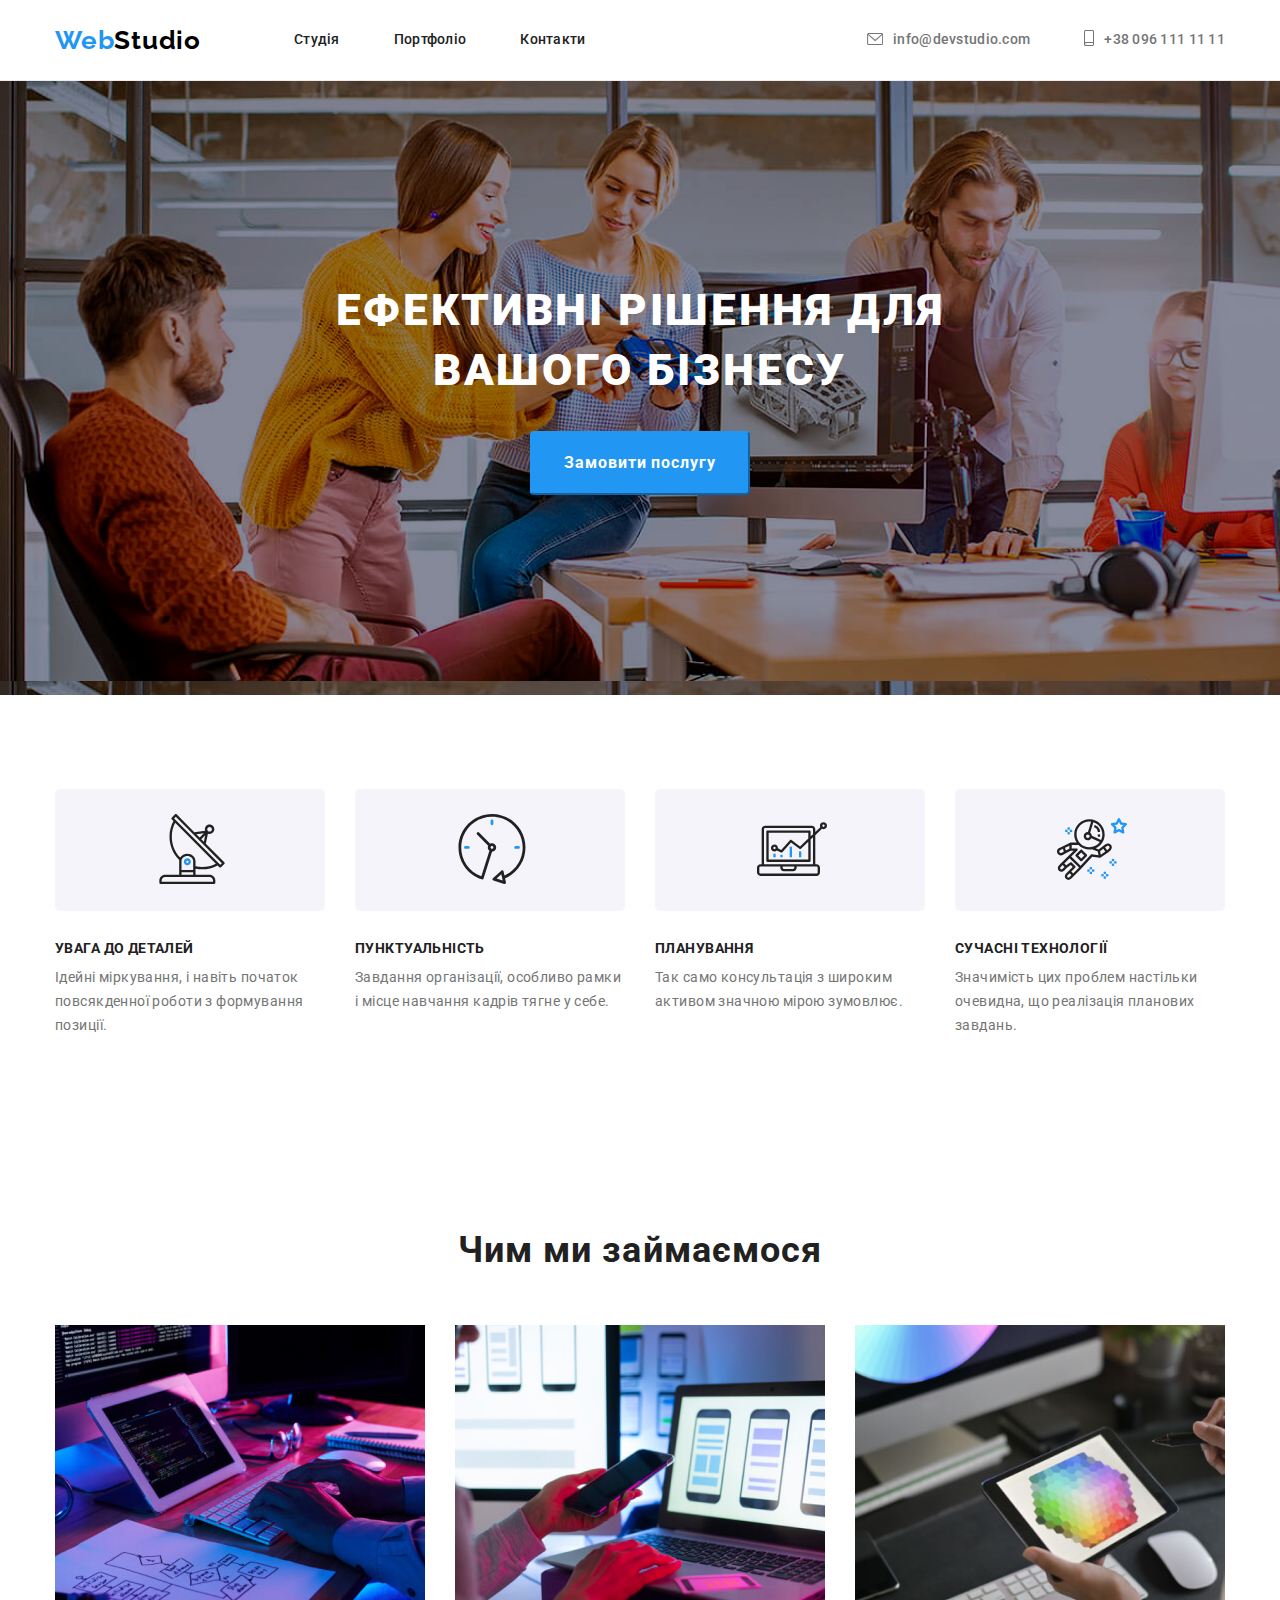
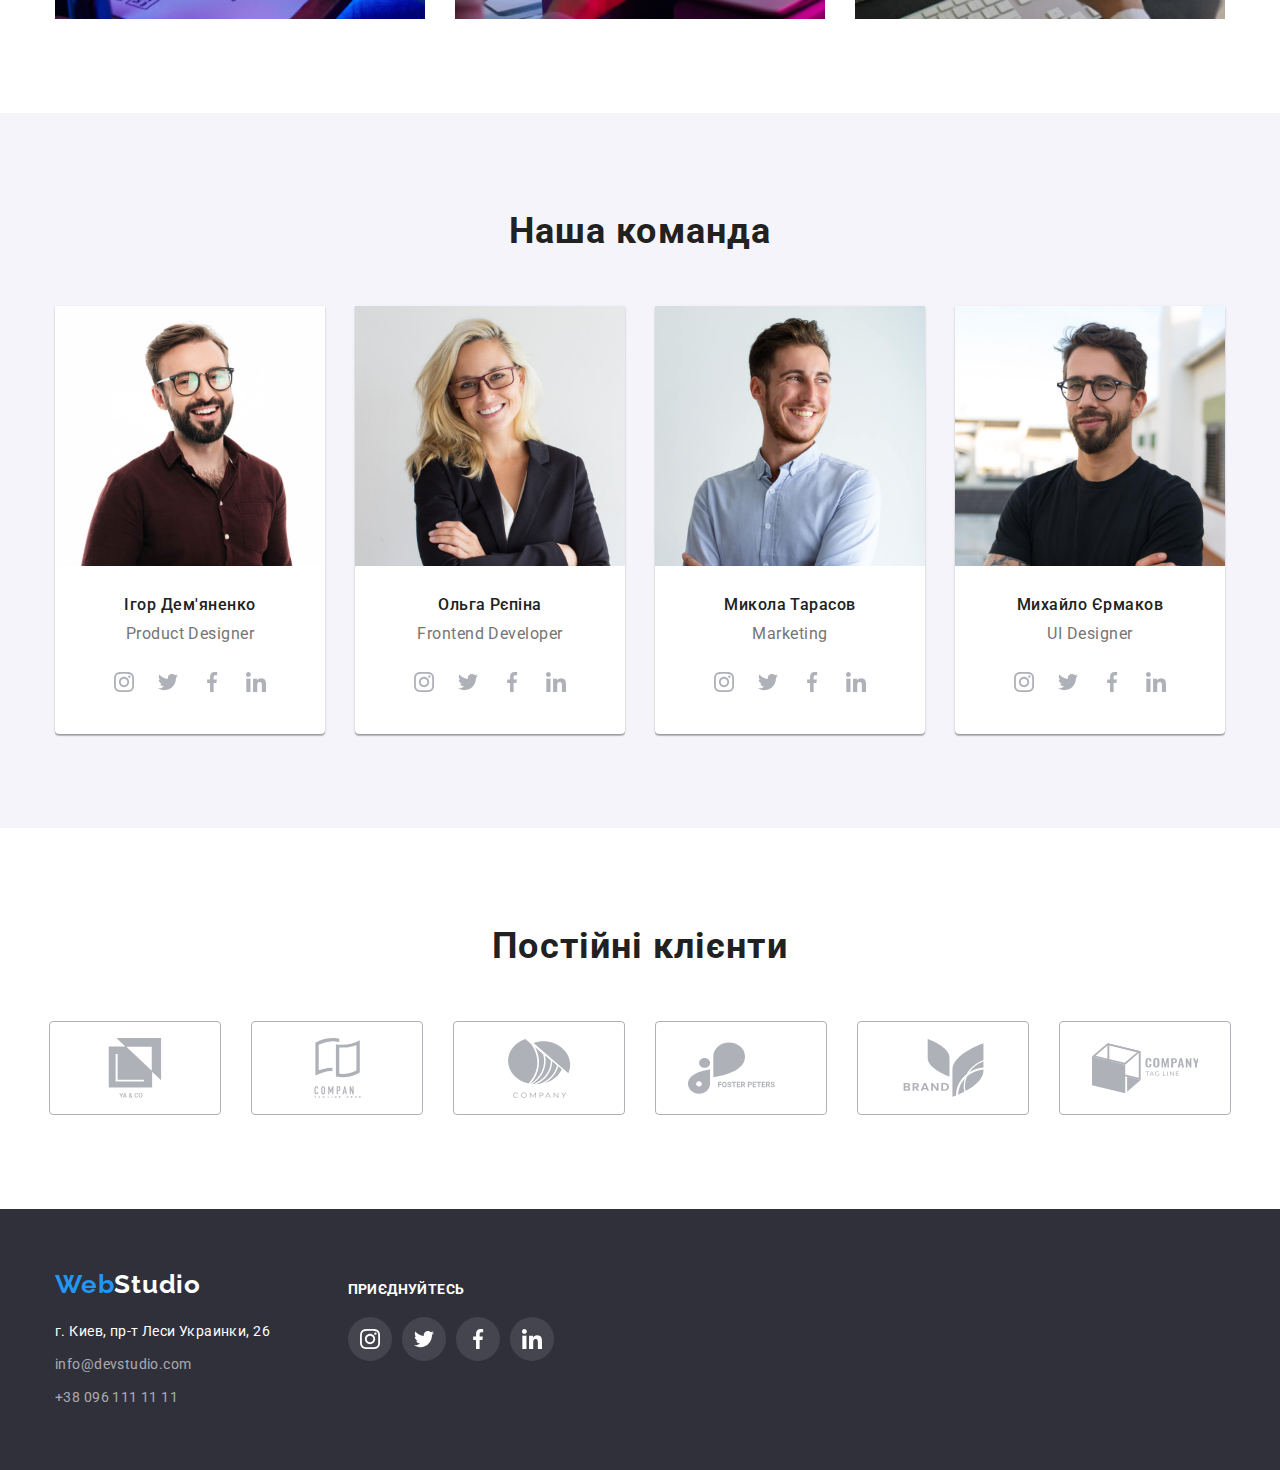
==== index.html @ 85a9a88f "Add files via upload" ====
<!DOCTYPE html>
<html lang="uk">
  <head>
    <meta charset="UTF-8" />
    <meta http-equiv="X-UA-Compatible" content="IE=edge" />
    <meta name="Студия" content="width=device-width, initial-scale=1.0" />
    <title>Студия</title>
    <link rel="preconnect" href="https://fonts.googleapis.com" />
    <link rel="preconnect" href="https://fonts.gstatic.com" crossorigin />
    <link
      href="https://fonts.googleapis.com/css2?family=Raleway:wght@700&family=Roboto:wght@400;500;700;900&display=swap"
      rel="stylesheet"
    />
    <link rel="stylesheet" href="css/styles.css" />
  </head>
  <body>
    <header>
      <div class="navigation container navi-top">
        <nav class="navigation-box">
          <div class="logo-navigation">
            <a class="logo-nav" href="./index.html"
              ><span style="color: #2196f3">Web</span>Studio</a
            >
          </div>
          <div class="links-navigation">
            <ul class="top-nav-links">
              <li class="top-nav-item">
                <a class="top-nav-text" href="./index.html">Студія</a>
              </li>
              <li class="top-nav-item">
                <a class="top-nav-text" href="./portfolio.html">Портфоліо</a>
              </li>
              <li class="top-nav-item">
                <a class="top-nav-text" href="#">Контакти</a>
              </li>
            </ul>
          </div>
        </nav>
        <ul class="top-contacts">
          <li class="top-contacts-item">
            <a class="link-item" href="mailto:info@devstudio.com">
              <svg class="icon-header" width="16" height="12">
                <use href="./images/icons.svg#icon-envelope"></use>
              </svg>
            </a>
            <a class="top-contacts-text" href="mailto:info@devstudio.com"
              >info@devstudio.com</a
            >
          </li>
          <li class="top-contacts-item">
            <a class="link-item" href="tel:+380961111111">
              <svg class="icon-header" width="10" height="16">
                <use href="./images/icons.svg#icon-smartphone"></use>
              </svg>
            </a>
            <a class="top-contacts-text" href="tel:+380961111111"
              >+38 096 111 11 11</a
            >
          </li>
        </ul>
      </div>
    </header>
    <main>
      <section class="hero-top-section">
        <div class="container">
          <h1 class="hero-top-header">Ефективні рішення для вашого бізнесу</h1>
          <button class="hero-top-button" type="button">
            Замовити послугу
          </button>
        </div>
      </section>
      <section class="features-block">
        <div class="container">
          <ul class="features">
            <li class="feature">
              <div class="icons-features">
                <svg class="icon-feat" width="70" height="70">
                  <use href="./images/icons.svg#icon-antenna-1"></use>
                </svg>
              </div>
              <h3 class="feature-header">Увага до деталей</h3>
              <p class="feature-text">
                Ідейні міркування, і навіть початок повсякденної роботи з
                формування позиції.
              </p>
            </li>
            <li class="feature">
              <div class="icons-features">
                <svg class="icon-feat" width="70" height="70">
                  <use href="./images/icons.svg#icon-clock-1"></use>
                </svg>
              </div>
              <h3 class="feature-header">Пунктуальність</h3>
              <p class="feature-text">
                Завдання організації, особливо рамки і місце навчання кадрів
                тягне у себе.
              </p>
            </li>
            <li class="feature">
              <div class="icons-features">
                <svg class="icon-feat" width="70" height="70">
                  <use href="./images/icons.svg#icon-diagram-1"></use>
                </svg>
              </div>
              <h3 class="feature-header">Планування</h3>
              <p class="feature-text">
                Так само консультація з широким активом значною мірою зумовлює.
              </p>
            </li>
            <li class="feature">
              <div class="icons-features">
                <svg class="icon-feat" width="70" height="70">
                  <use href="./images/icons.svg#icon-astronaut-1"></use>
                </svg>
              </div>
              <h3 class="feature-header">Сучасні технології</h3>
              <p class="feature-text">
                Значимість цих проблем настільки очевидна, що реалізація
                планових завдань.
              </p>
            </li>
          </ul>
        </div>
      </section>
      <section class="wwd">
        <div class="container">
          <h2 class="wwd-header">Чим ми займаємося</h2>
          <ul class="wwd-list">
            <li class="wwd-item">
              <img
                src="images/img.jpeg"
                alt="Ввод програмного кода на клавиатуре"
                width="370"
              />
            </li>
            <li class="wwd-item">
              <img
                src="images/img2.jpeg"
                alt="Проверка апликаций на телефоне"
                width="370"
              />
            </li>
            <li class="wwd-item">
              <img
                src="images/img3.jpeg"
                alt="Подбор цветов на планшете"
                width="370"
              />
            </li>
          </ul>
        </div>
      </section>
      <section class="about">
        <div class="container">
          <h2 class="about-header">Наша команда</h2>
          <ul class="about-list">
            <li class="about-item">
              <img
                class="about-image"
                src="images/img4.jpeg"
                alt="Мужчина в очках"
                width="270"
              />
              <h3 class="about-name">Ігор Дем'яненко</h3>
              <p class="about-text">Product Designer</p>
              <ul class="icons-sm">
                <li class="link-icon">
                  <a href="#" class="btn-icon-social">
                    <svg class="icon-social" height="20" width="20">
                      <use href="./images/icons.svg#icon-instagram-2"></use>
                    </svg>
                  </a>
                </li>
                <li>
                  <a href="#" class="btn-icon-social">
                    <svg class="icon-social" height="20" width="20">
                      <use href="./images/icons.svg#icon-twitter-1"></use>
                    </svg>
                  </a>
                </li>
                <li>
                  <a href="#" class="btn-icon-social">
                    <svg class="icon-social" height="20" width="20">
                      <use href="./images/icons.svg#icon-facebook-1"></use>
                    </svg>
                  </a>
                </li>
                <li>
                  <a href="#" class="btn-icon-social">
                    <svg class="icon-social" height="20" width="20">
                      <use href="./images/icons.svg#icon-linkedin-1"></use>
                    </svg>
                  </a>
                </li>
              </ul>
            </li>
            <li class="about-item">
              <img
                class="about-image"
                src="images/img5.jpeg"
                alt="Женщина в очках"
                width="270"
              />
              <h3 class="about-name">Ольга Рєпіна</h3>
              <p class="about-text">Frontend Developer</p>
              <ul class="icons-sm">
                <li class="link-icon">
                  <a href="#" class="btn-icon-social">
                    <svg class="icon-social" height="20" width="20">
                      <use href="./images/icons.svg#icon-instagram-2"></use>
                    </svg>
                  </a>
                </li>
                <li>
                  <a href="#" class="btn-icon-social">
                    <svg class="icon-social" height="20" width="20">
                      <use href="./images/icons.svg#icon-twitter-1"></use>
                    </svg>
                  </a>
                </li>
                <li>
                  <a href="#" class="btn-icon-social">
                    <svg class="icon-social" height="20" width="20">
                      <use href="./images/icons.svg#icon-facebook-1"></use>
                    </svg>
                  </a>
                </li>
                <li>
                  <a href="#" class="btn-icon-social">
                    <svg class="icon-social" height="20" width="20">
                      <use href="./images/icons.svg#icon-linkedin-1"></use>
                    </svg>
                  </a>
                </li>
              </ul>
            </li>
            <li class="about-item">
              <img
                class="about-image"
                src="images/img6.jpeg"
                alt="Мужчина улыбается"
                width="270"
              />
              <h3 class="about-name">Микола Тарасов</h3>
              <p class="about-text">Marketing</p>
              <ul class="icons-sm">
                <li class="link-icon">
                  <a href="#" class="btn-icon-social">
                    <svg class="icon-social" height="20" width="20">
                      <use href="./images/icons.svg#icon-instagram-2"></use>
                    </svg>
                  </a>
                </li>
                <li>
                  <a href="#" class="btn-icon-social">
                    <svg class="icon-social" height="20" width="20">
                      <use href="./images/icons.svg#icon-twitter-1"></use>
                    </svg>
                  </a>
                </li>
                <li>
                  <a href="#" class="btn-icon-social">
                    <svg class="icon-social" height="20" width="20">
                      <use href="./images/icons.svg#icon-facebook-1"></use>
                    </svg>
                  </a>
                </li>
                <li>
                  <a href="#" class="btn-icon-social">
                    <svg class="icon-social" height="20" width="20">
                      <use href="./images/icons.svg#icon-linkedin-1"></use>
                    </svg>
                  </a>
                </li>
              </ul>
            </li>
            <li class="about-item">
              <img
                class="about-image"
                src="images/img7.jpeg"
                alt="Мужчина в черной футболке"
                width="270"
              />
              <h3 class="about-name">Михайло Єрмаков</h3>
              <p class="about-text">UI Designer</p>
              <ul class="icons-sm">
                <li class="link-icon">
                  <a href="#" class="btn-icon-social">
                    <svg class="icon-social" height="20" width="20">
                      <use href="./images/icons.svg#icon-instagram-2"></use>
                    </svg>
                  </a>
                </li>
                <li>
                  <a href="#" class="btn-icon-social">
                    <svg class="icon-social" height="20" width="20">
                      <use href="./images/icons.svg#icon-twitter-1"></use>
                    </svg>
                  </a>
                </li>
                <li>
                  <a href="#" class="btn-icon-social">
                    <svg class="icon-social" height="20" width="20">
                      <use href="./images/icons.svg#icon-facebook-1"></use>
                    </svg>
                  </a>
                </li>
                <li>
                  <a href="#" class="btn-icon-social">
                    <svg class="icon-social" height="20" width="20">
                      <use href="./images/icons.svg#icon-linkedin-1"></use>
                    </svg>
                  </a>
                </li>
              </ul>
            </li>
          </ul>
        </div>
      </section>
      <section>
        <h2 class="about-header">Постійні клієнти</h2>
        <ul class="clients-list">
          <li class="client-item">
            <a class="client-link" href="#" target="_blank">
              <svg class="icon-company" height="60" width="106">
                <use href="./images/icons.svg#icon-group1"></use>
              </svg>
            </a>
          </li>
          <li class="client-item">
            <a class="client-link" href="#" target="_blank">
              <svg class="icon-company" height="60" width="106">
                <use href="./images/icons.svg#icon-group2"></use>
              </svg>
            </a>
          </li>
          <li class="client-item">
            <a class="client-link" href="#" target="_blank">
              <svg class="icon-company" height="60" width="106">
                <use href="./images/icons.svg#icon-group3"></use>
              </svg>
            </a>
          </li>
          <li class="client-item">
            <a class="client-link" href="#" target="_blank">
              <svg class="icon-company" height="60" width="106">
                <use href="./images/icons.svg#icon-group4"></use>
              </svg>
            </a>
          </li>
          <li class="client-item">
            <a class="client-link" href="#" target="_blank">
              <svg class="icon-company" height="60" width="106">
                <use href="./images/icons.svg#icon-group5"></use>
              </svg>
            </a>
          </li>
          <li class="client-item">
            <a class="client-link" href="#" target="_blank">
              <svg class="icon-company" height="60" width="106">
                <use href="./images/icons.svg#icon-group6"></use>
              </svg>
            </a>
          </li>
        </ul>
      </section>
    </main>
    <footer class="footer">
      <div class="container">
        <div class="footer-raw">
          <div class="adr-items">
            <a class="logo-footer" href="./index.html"
              ><span style="color: #2196f3">Web</span>Studio</a
            >
            <address>
              <ul class="footer-list">
                <li class="footer-item">
                  <a
                    class="footer-adr"
                    href="https://goo.gl/maps/CPtrU1FHBa2aNyZL9"
                    target="_blank"
                    rel="noopener noreferrer nofollow"
                    >г. Киев, пр-т Леси Украинки, 26</a
                  >
                </li>
                <li class="footer-item">
                  <a class="footer-mail" href="mailto:info@devstudio.com"
                    >info@devstudio.com</a
                  >
                </li>
                <li class="footer-item">
                  <a class="footer-tel" href="tel:+380961111111"
                    >+38 096 111 11 11</a
                  >
                </li>
              </ul>
            </address>
          </div>
          <div class="connect-items">
            <p>приєднуйтесь</p>
            <ul class="connect-list">
              <li class="connect-item">
                <a class="connect-link" href="#" target="_blank">
                  <svg width="20" height="20">
                    <use href="./images/icons.svg#icon-instagram-2"></use>
                  </svg>
                </a>
              </li>
              <li class="connect-item">
                <a class="connect-link" href="#" target="_blank">
                  <svg width="20" height="20">
                    <use href="./images/icons.svg#icon-twitter-1"></use>
                  </svg>
                </a>
              </li>
              <li class="connect-item">
                <a class="connect-link" href="#" target="_blank">
                  <svg width="20" height="20">
                    <use href="./images/icons.svg#icon-facebook-1"></use>
                  </svg>
                </a>
              </li>
              <li class="connect-item">
                <a class="connect-link" href="#" target="_blank">
                  <svg width="20" height="20">
                    <use href="./images/icons.svg#icon-linkedin-1"></use>
                  </svg>
                </a>
              </li>
            </ul>
          </div>
        </div>
      </div>
    </footer>
  </body>
</html>
---- css/styles.css ----
/*reset css */
/* http://meyerweb.com/eric/tools/css/reset/ 
   v2.0 | 20110126
   License: none (public domain)
*/

html,
body,
div,
span,
applet,
object,
iframe,
h1,
h2,
h3,
h4,
h5,
h6,
p,
blockquote,
pre,
a,
abbr,
acronym,
address,
big,
cite,
code,
del,
dfn,
em,
img,
ins,
kbd,
q,
s,
samp,
small,
strike,
strong,
sub,
sup,
tt,
var,
b,
u,
i,
center,
dl,
dt,
dd,
ol,
ul,
li,
fieldset,
form,
label,
legend,
table,
caption,
tbody,
tfoot,
thead,
tr,
th,
td,
article,
aside,
canvas,
details,
embed,
figure,
figcaption,
footer,
header,
hgroup,
menu,
nav,
output,
ruby,
section,
summary,
time,
mark,
audio,
video {
  margin: 0;
  padding: 0;
  border: 0;
  font-size: 100%;
  font: inherit;
  vertical-align: baseline;
}
/* HTML5 display-role reset for older browsers */
article,
aside,
details,
figcaption,
figure,
footer,
header,
hgroup,
menu,
nav,
section {
  display: block;
}
body {
  line-height: 1;
}
ol,
ul {
  list-style: none;
}
blockquote,
q {
  quotes: none;
}
blockquote:before,
blockquote:after,
q:before,
q:after {
  content: "";
  content: none;
}
table {
  border-collapse: collapse;
  border-spacing: 0;
}

/* normalize css */
/*! modern-normalize v1.1.0 | MIT License | https://github.com/sindresorhus/modern-normalize */

/*
Document
========
*/

/**
Use a better box model (opinionated).
*/

*,
::before,
::after {
  box-sizing: border-box;
}

/**
Use a more readable tab size (opinionated).
*/

html {
  -moz-tab-size: 4;
  tab-size: 4;
}

/**
1. Correct the line height in all browsers.
2. Prevent adjustments of font size after orientation changes in iOS.
*/

html {
  line-height: 1.15; /* 1 */
  -webkit-text-size-adjust: 100%; /* 2 */
}

/*
Sections
========
*/

/**
Remove the margin in all browsers.
*/

body {
  margin: 0;
}

/**
Improve consistency of default fonts in all browsers. (https://github.com/sindresorhus/modern-normalize/issues/3)
*/

body {
  font-family: system-ui, -apple-system,
    /* Firefox supports this but not yet `system-ui` */ "Segoe UI", Roboto,
    Helvetica, Arial, sans-serif, "Apple Color Emoji", "Segoe UI Emoji";
}

/*
Grouping content
================
*/

/**
1. Add the correct height in Firefox.
2. Correct the inheritance of border color in Firefox. (https://bugzilla.mozilla.org/show_bug.cgi?id=190655)
*/

hr {
  height: 0; /* 1 */
  color: inherit; /* 2 */
}

/*
Text-level semantics
====================
*/

/**
Add the correct text decoration in Chrome, Edge, and Safari.
*/

abbr[title] {
  text-decoration: underline dotted;
}

/**
Add the correct font weight in Edge and Safari.
*/

b,
strong {
  font-weight: bolder;
}

/**
1. Improve consistency of default fonts in all browsers. (https://github.com/sindresorhus/modern-normalize/issues/3)
2. Correct the odd 'em' font sizing in all browsers.
*/

code,
kbd,
samp,
pre {
  font-family: ui-monospace, SFMono-Regular, Consolas, "Liberation Mono", Menlo,
    monospace; /* 1 */
  font-size: 1em; /* 2 */
}

/**
Add the correct font size in all browsers.
*/

small {
  font-size: 80%;
}

/**
Prevent 'sub' and 'sup' elements from affecting the line height in all browsers.
*/

sub,
sup {
  font-size: 75%;
  line-height: 0;
  position: relative;
  vertical-align: baseline;
}

sub {
  bottom: -0.25em;
}

sup {
  top: -0.5em;
}

/*
Tabular data
============
*/

/**
1. Remove text indentation from table contents in Chrome and Safari. (https://bugs.chromium.org/p/chromium/issues/detail?id=999088, https://bugs.webkit.org/show_bug.cgi?id=201297)
2. Correct table border color inheritance in all Chrome and Safari. (https://bugs.chromium.org/p/chromium/issues/detail?id=935729, https://bugs.webkit.org/show_bug.cgi?id=195016)
*/

table {
  text-indent: 0; /* 1 */
  border-color: inherit; /* 2 */
}

/*
Forms
=====
*/

/**
1. Change the font styles in all browsers.
2. Remove the margin in Firefox and Safari.
*/

button,
input,
optgroup,
select,
textarea {
  font-family: inherit; /* 1 */
  font-size: 100%; /* 1 */
  line-height: 1.15; /* 1 */
  margin: 0; /* 2 */
}

/**
Remove the inheritance of text transform in Edge and Firefox.
1. Remove the inheritance of text transform in Firefox.
*/

button,
select {
  /* 1 */
  text-transform: none;
}

/**
Correct the inability to style clickable types in iOS and Safari.
*/

button,
[type="button"],
[type="reset"],
[type="submit"] {
  -webkit-appearance: button;
}

/**
Remove the inner border and padding in Firefox.
*/

::-moz-focus-inner {
  border-style: none;
  padding: 0;
}

/**
Restore the focus styles unset by the previous rule.
*/

:-moz-focusring {
  outline: 1px dotted ButtonText;
}

/**
Remove the additional ':invalid' styles in Firefox.
See: https://github.com/mozilla/gecko-dev/blob/2f9eacd9d3d995c937b4251a5557d95d494c9be1/layout/style/res/forms.css#L728-L737
*/

:-moz-ui-invalid {
  box-shadow: none;
}

/**
Remove the padding so developers are not caught out when they zero out 'fieldset' elements in all browsers.
*/

legend {
  padding: 0;
}

/**
Add the correct vertical alignment in Chrome and Firefox.
*/

progress {
  vertical-align: baseline;
}

/**
Correct the cursor style of increment and decrement buttons in Safari.
*/

::-webkit-inner-spin-button,
::-webkit-outer-spin-button {
  height: auto;
}

/**
1. Correct the odd appearance in Chrome and Safari.
2. Correct the outline style in Safari.
*/

[type="search"] {
  -webkit-appearance: textfield; /* 1 */
  outline-offset: -2px; /* 2 */
}

/**
Remove the inner padding in Chrome and Safari on macOS.
*/

::-webkit-search-decoration {
  -webkit-appearance: none;
}

/**
1. Correct the inability to style clickable types in iOS and Safari.
2. Change font properties to 'inherit' in Safari.
*/

::-webkit-file-upload-button {
  -webkit-appearance: button; /* 1 */
  font: inherit; /* 2 */
}

/*
Interactive
===========
*/

/*
Add the correct display in Chrome and Safari.
*/

summary {
  display: list-item;
}

/* my css */

:root {
  --brand-backcolor1: #fff;
  --brand-backcolor2: #f5f4fa;
  --brand-backcolor3: #2f303a;
  --brand-color1: #212121;
  --brand-color2: #757575;
  --brand-color3: #2196f3;
}

body {
  font-family: "Roboto", sans-serif;
  color: var(--brand-color1);
  background-color: #fff;
}
.navigation {
  display: flex;
  align-items: center;
}
.navigation-box {
  display: flex;
  align-items: center;
}
li {
  list-style-type: none;
}
hr {
  border: 1px solid #ececec;
  color: #ececec;
}
.top-nav-item {
  display: inline-block;
  margin-left: 50px;
}
.top-nav-item:first-child {
  margin-left: 0px;
}
.top-contacts {
  margin-left: auto;
}
.top-contacts-item {
  display: inline-block;
  margin-left: 50px;
  text-decoration: none;
}
.link-item {
  text-decoration: none;
  margin-right: 6px;
  fill: #757575;
  vertical-align: middle;
}
.top-contacts-item:first-child {
  margin-left: 0px;
}
a.logo-nav {
  font-family: Raleway;
  font-size: 26px;
  font-weight: 700;
  line-height: 1.19;
  letter-spacing: 0.03em;
  text-align: left;
  color: #000000;
  text-decoration: none;
}

li.top-nav-item {
  list-style-type: none;
}

.top-nav-text {
  display: block;
  padding: 32px 0;
  font-size: 14px;
  font-weight: 500;
  line-height: 1.14;
  letter-spacing: 0.02em;
  text-align: left;
  cursor: pointer;
  text-decoration: none;
  color: var(--brand-color1);
}
.top-nav-text:hover {
  color: var(--brand-color3);
}

.top-nav-text:focus {
  color: var(--brand-color3);
}

li.top-contacts-item {
  list-style-type: none;
}
.top-contacts-text {
  font-size: 14px;
  font-weight: 500;
  line-height: 1.14;
  letter-spacing: 0.02em;
  text-decoration: none;
  text-align: left;
  color: var(--brand-color2);
}
.top-contacts-text:hover {
  color: var(--brand-color3);
}
.top-contacts-text:focus {
  color: var(--brand-color3);
}
.hero-top-section {
  background-color: var(--brand-backcolor3);
  display: block;
  text-align: center;
  padding-top: 200px;
  padding-bottom: 200px;
  background-image: url("/images/hero_background.png");
  background-image: image(hero_background.png);
}
.hero-top-header {
  text-transform: uppercase;
  font-size: 44px;
  font-weight: 900;
  line-height: 1.36;
  letter-spacing: 0.06em;
  text-align: center;
  color: var(--brand-backcolor1);
  max-width: 696px;
  margin: auto;
}

.hero-top-button {
  display: block;
  margin: 0 auto;
  font-family: "roboto";
  background-color: var(--brand-color3);
  border-radius: 4px;
  border-color: var(--brand-color3);
  color: white;
  padding: 15px 32px;
  font-size: 16px;
  font-weight: 700;
  line-height: 1.87;
  letter-spacing: 0.06em;
  text-align: center;
  text-decoration: none;
  cursor: pointer;
  text-decoration: none;
  margin-top: 30px;
}
.hero-top-button:hover {
  background-color: #188ce8;
  border-radius: 4px;
  border-color: #188ce8;
  color: var(--brand-backcolor1);
  box-shadow: 0px 4px 4px 0px #00000026;
}
.hero-top-button:focus {
  background-color: #188ce8;
  border-radius: 4px;
  border-color: #188ce8;
  color: var(--brand-backcolor1);
  box-shadow: 0px 4px 4px 0px #00000026;
}
.features-block {
  padding-top: 94px;
}
.features {
  text-align: center;
  display: flex;
  justify-content: center;
  gap: 30px;
}
li.feature {
  list-style-type: none;
  font-size: 14px;
  text-align: left;
  letter-spacing: 0.03em;
  width: 270px;
  vertical-align: top;
}
h3.feature-header {
  color: var(--brand-color1);
  font-weight: 700;
  line-height: 1.14;
  font-size: 14px;
  text-transform: uppercase;
  margin-top: 30px;
}
p.feature-text {
  color: var(--brand-color2);
  line-height: 1.71;
  margin-top: 10px;
}
.wwd {
  padding-top: 94px;
  padding-bottom: 94px;
  text-align: center;
  padding-left: 0px;
}
h2.wwd-header {
  font-size: 36px;
  font-weight: 700;
  line-height: 1.36;
  letter-spacing: 0.03em;
  text-align: center;
}
.wwd-list {
  display: flex;
  margin: auto;
  margin-top: 50px;
}
.wwd-item {
  display: inline-block;
  margin: auto;
  margin-right: 30px;
}
.wwd-item:last-child {
  margin-right: 0px;
}
.about {
  text-align: center;
  background: var(--brand-backcolor2);
  padding-bottom: 94px;
  padding-top: 94px;
}
.about-list {
  margin: auto;
  margin-top: 50px;
  display: flex;
  gap: 30px;
}
.about-item {
  margin: auto;
  background-color: #fff;
  box-shadow: 0px 2px 1px 0px #00000033, 0px 1px 1px 0px #00000024,
    0px 1px 3px 0px #0000001f;
  border-bottom-left-radius: 4px;
  border-bottom-right-radius: 4px;
}
.about-item:last-child {
  margin-right: 0px;
}
h2.about-header {
  font-size: 36px;
  font-weight: 700;
  line-height: 1.36;
  letter-spacing: 0.03em;
  text-align: center;
}
h3.about-name {
  font-size: 16px;
  font-weight: 500;
  line-height: 1.18;
  letter-spacing: 0.03em;
  text-align: center;
  padding-top: 30px;
}
p.about-text {
  font-size: 16px;
  line-height: 1.18;
  letter-spacing: 0.03em;
  text-align: center;
  color: var(--brand-color2);
  margin-top: 10px;
}
.footer {
  background-color: var(--brand-backcolor3);
  padding-top: 60px;
  padding-bottom: 60px;
}
.footer-list {
  margin-top: 20px;
  margin-top: 0;
}
.footer-item {
  margin-top: 9px;
}
.footer-item:first-child {
  margin-top: 0px;
}
a.logo-footer {
  font-family: Raleway;
  font-size: 26px;
  font-weight: 700;
  line-height: 1.19;
  letter-spacing: 0.03em;
  text-align: left;
  color: var(--brand-backcolor1);
  text-decoration: none;
  margin-bottom: 20px;
  display: block;
}
a.footer-adr {
  text-decoration: none;
  font-size: 14px;
  line-height: 1.71;
  letter-spacing: 0.03em;
  text-align: left;
  color: var(--brand-backcolor1);
}
a.footer-mail {
  text-decoration: none;
  font-size: 14px;
  line-height: 1.71;
  letter-spacing: 0.03em;
  text-align: left;
  color: #ffffff99;
}
a.footer-tel {
  text-decoration: none;
  font-size: 14px;
  line-height: 1.71;
  letter-spacing: 0.03em;
  text-align: left;
  color: #ffffff99;
}
address {
  display: block;
  font-style: normal;
}

.main-nav-list {
  display: flex;
  justify-content: center;
  align-items: center;
}
.portfolio {
  text-align: center;
}
.portfolio-header {
  font-size: 18px;
  font-weight: 700;
  line-height: 36px;
  letter-spacing: 0.06em;
  text-align: left;
}
.portfolio-text {
  font-size: 16px;
  line-height: 1.87;
  letter-spacing: 0.03em;
  text-align: left;
  color: var(--brand-color2);
  margin-top: 4px;
}
.main-nav-button {
  background-color: var(--brand-backcolor2);
  border-radius: 4px;
  border-color: var(--brand-backcolor1);
  border: none;
  color: var(--brand-color1);
  padding: 6px 22px;
  font-size: 16px;
  font-weight: 500;
  line-height: 1.62;
  letter-spacing: 0.06em;
  text-align: center;
  text-decoration: none;
  box-shadow: 0px 0px 0px 0px var(--brand-backcolor1);
  cursor: pointer;
  font-family: "roboto";
}
.main-nav-button:hover {
  background-color: var(--brand-color3);
  border-radius: 4px;
  border-color: var(--brand-color3);
  color: var(--brand-backcolor1);
  box-shadow: 0px 4px 4px 0px #00000026;
}
.main-nav-button:focus {
  background-color: var(--brand-color3);
  border-radius: 4px;
  border-color: var(--brand-color3);
  color: var(--brand-backcolor1);
  box-shadow: 0px 4px 4px 0px #00000026;
}
.hero-top-header {
  align-items: center;
  text-align: center;
}
/* 3rd homework */
.container {
  width: 1200px;
  margin: 0 auto;
  padding-left: 15px;
  padding-right: 15px;
}
.section {
  padding-top: 94px;
  padding-bottom: 94px;
}
section {
  padding-top: 94px;
  padding-bottom: 94px;
}
.portfolio-list {
  margin-top: 50px;
  display: flex;
  gap: 30px;
  align-content: center;
  justify-content: center;
  flex-wrap: wrap;
}
.main-nav-item {
  margin-right: 8px;
}
.main-nav-item:last-child {
  margin-right: 0px;
}

.portfolio-item:hover {
  box-shadow: 1px 4px 6px 0px #00000029, 0px 4px 4px 0px #0000000f, 0px 1px 1px 0px #0000001f;
  cursor: pointer;
}
img {
  display: block;
  max-width: 100%;
  height: auto;
}
.portfolio-headtext {
  padding: 20px 24px 20px 24px;
  border: 1px solid #eeeeee;
  border-top: none;
}
header {
  border-bottom-color: #ececec;
  border-bottom-width: 1px;
  border-style: solid;
}
.top-nav-links {
  margin-left: 93px;
}
.icons-features {
  background-color: #f5f4fa;
  border-radius: 5px;
  padding: 25px 102px 25px 102px;
}
.icon-header {
}
.link-item:hover {
  fill: #2196f3;
}
.link-item:focus {
  fill: #2196f3;
}
.btn-icon-social {
  display: flex;
  border: none;
  background: none;
  color: #afb1b8;
  padding: 12px;
  margin: 0px;
}
.btn-icon-social:hover {
  background: #2196f3;
  border-radius: 50%;
  color: white;
}
.btn-icon-social:focus {
  background: #2196f3;
  border-radius: 50%;
  color: white;
}
.icon-social {
  fill: currentColor;
}
.icons-sm {
  display: flex;
  align-items: center;
  justify-content: center;
  list-style: none;
  margin-top: 16px;
  margin-bottom: 30px;
  padding: 0;
}
.clients-list {
  display: flex;
  justify-content: center;
  align-items: center;
  gap: 30px;
  margin-top: 50px;
}

.client-link:hover {
  border: 1px solid #2196f3;
  fill: #2196f3;
}
.client-link:focus {
  border: 1px solid #2196f3;
  fill: #2196f3;
}
.client-link {
  padding: 16px 32px 16px 32px;
  border: 1px solid #afb1b8;
  border-radius: 4px;
  display: flex;
  justify-content: center;
  align-items: center;
  fill: #afb1b8;
}
.connect-link {
  fill: white;
  border-radius: 50%;
  background-color: #ffffff1a;
  padding: 12;
  display: flex;
  padding: 12px;
  margin: 0px;
}
.connect-link:hover,
:focus {
  background-color: #2196f3;
}

.connect-list {
  display: flex;
  margin-top: 20px;
  gap: 10px;
}
.connect-items p {
  color: white;
  text-transform: uppercase;
  font-family: Roboto;
  font-size: 14px;
  font-weight: 700;
  line-height: 16px;
  letter-spacing: 0.03em;
  text-align: left;
}
.connect-items {
  flex: 0 0 25%;
  margin-top: 12px;
}
.adr-items {
  flex: 0 0 25%;
}
.footer-raw {
  display: flex;
}
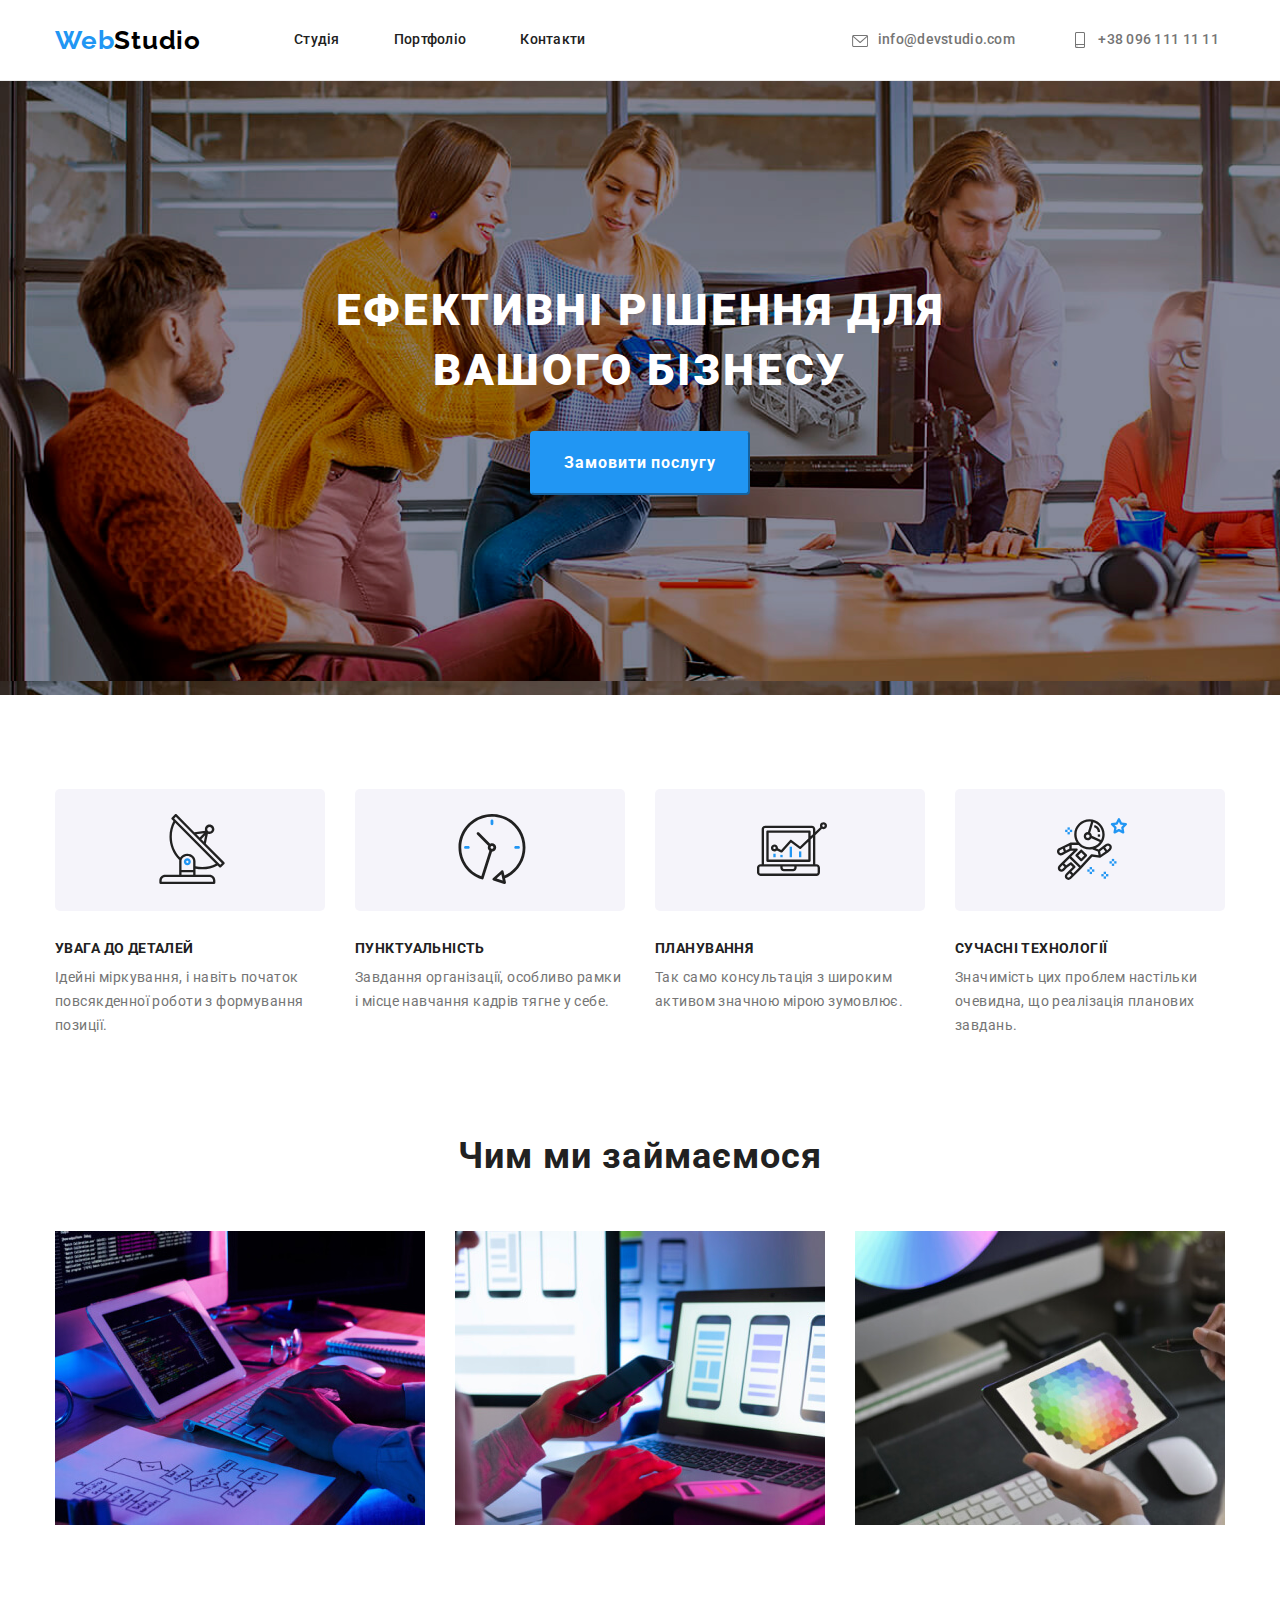
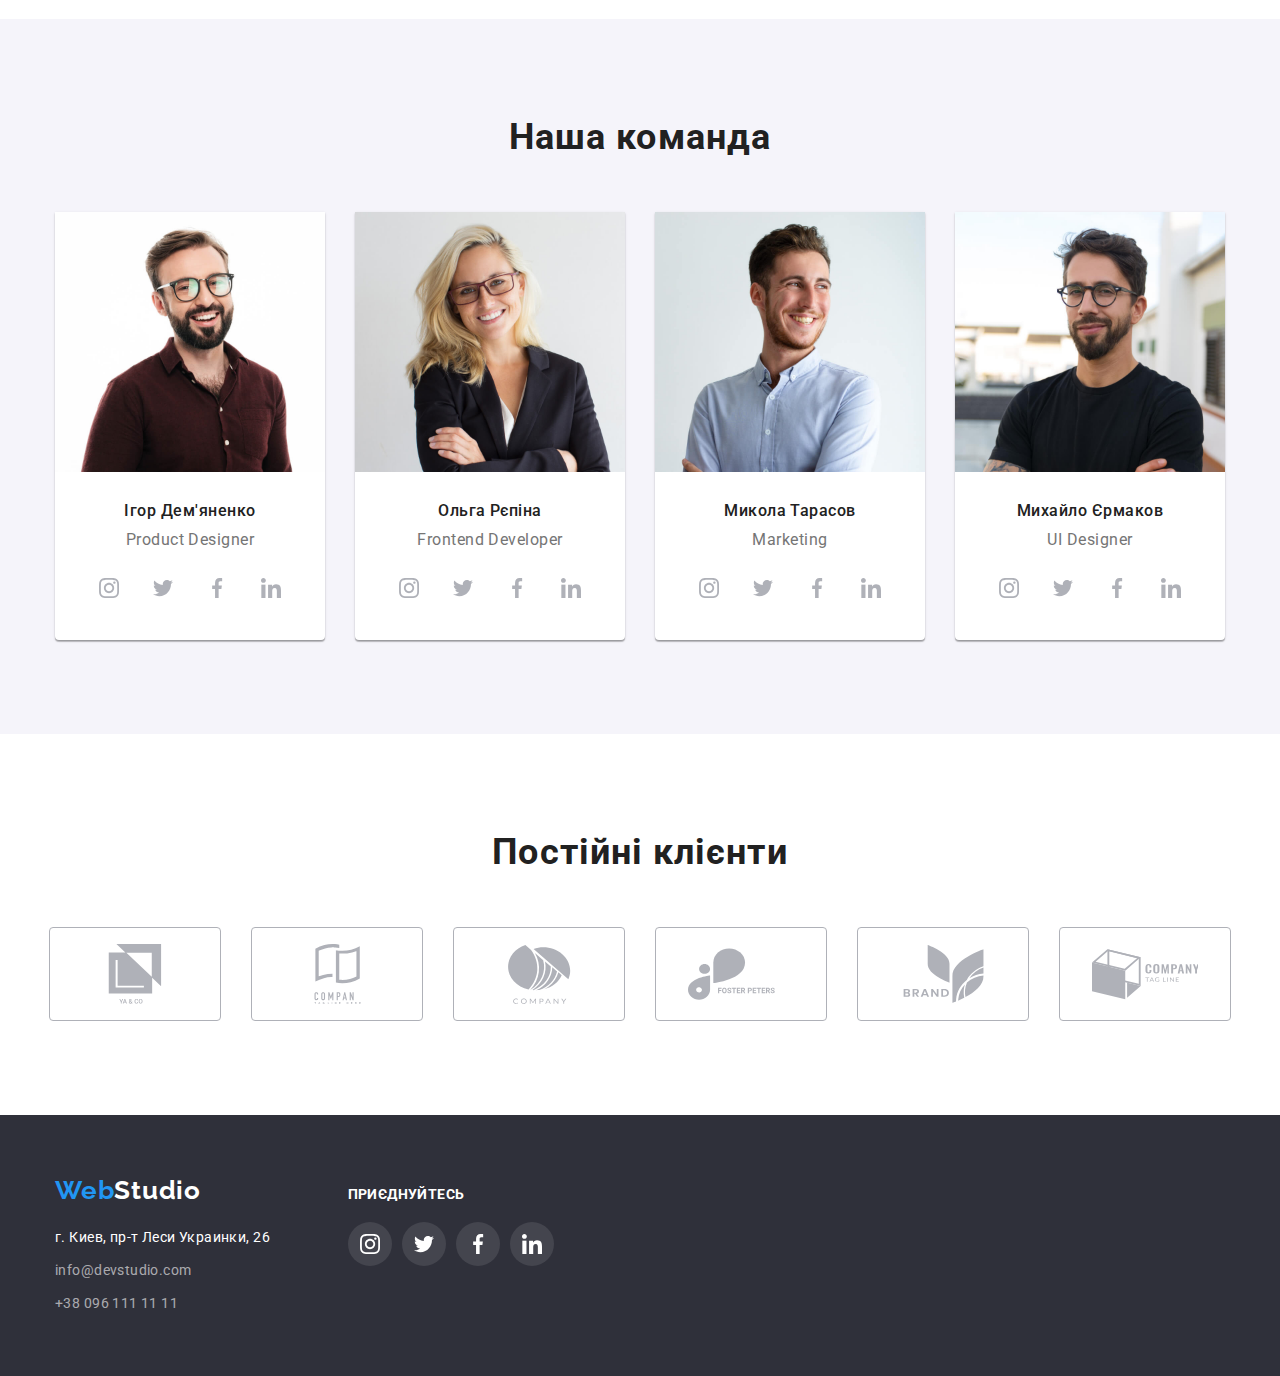
==== commit e358ae75: "1st round changes" ====
--- a/index.html
+++ b/index.html
@@ -38,23 +38,19 @@
         </nav>
         <ul class="top-contacts">
           <li class="top-contacts-item">
-            <a class="link-item" href="mailto:info@devstudio.com">
+            <a
+              class="top-contacts-text link-item"
+              href="mailto:info@devstudio.com"
+            >
               <svg class="icon-header" width="16" height="12">
-                <use href="./images/icons.svg#icon-envelope"></use>
-              </svg>
-            </a>
-            <a class="top-contacts-text" href="mailto:info@devstudio.com"
-              >info@devstudio.com</a
-            >
+                <use href="./images/icons.svg#icon-envelope"></use></svg>info@devstudio.com</a>
           </li>
           <li class="top-contacts-item">
-            <a class="link-item" href="tel:+380961111111">
+            <a class="top-contacts-text link-item" href="tel:+380961111111">
               <svg class="icon-header" width="10" height="16">
                 <use href="./images/icons.svg#icon-smartphone"></use>
               </svg>
-            </a>
-            <a class="top-contacts-text" href="tel:+380961111111"
-              >+38 096 111 11 11</a
+              +38 096 111 11 11</a
             >
           </li>
         </ul>
@@ -318,51 +314,53 @@
         </div>
       </section>
       <section>
-        <h2 class="about-header">Постійні клієнти</h2>
-        <ul class="clients-list">
-          <li class="client-item">
-            <a class="client-link" href="#" target="_blank">
-              <svg class="icon-company" height="60" width="106">
-                <use href="./images/icons.svg#icon-group1"></use>
-              </svg>
-            </a>
-          </li>
-          <li class="client-item">
-            <a class="client-link" href="#" target="_blank">
-              <svg class="icon-company" height="60" width="106">
-                <use href="./images/icons.svg#icon-group2"></use>
-              </svg>
-            </a>
-          </li>
-          <li class="client-item">
-            <a class="client-link" href="#" target="_blank">
-              <svg class="icon-company" height="60" width="106">
-                <use href="./images/icons.svg#icon-group3"></use>
-              </svg>
-            </a>
-          </li>
-          <li class="client-item">
-            <a class="client-link" href="#" target="_blank">
-              <svg class="icon-company" height="60" width="106">
-                <use href="./images/icons.svg#icon-group4"></use>
-              </svg>
-            </a>
-          </li>
-          <li class="client-item">
-            <a class="client-link" href="#" target="_blank">
-              <svg class="icon-company" height="60" width="106">
-                <use href="./images/icons.svg#icon-group5"></use>
-              </svg>
-            </a>
-          </li>
-          <li class="client-item">
-            <a class="client-link" href="#" target="_blank">
-              <svg class="icon-company" height="60" width="106">
-                <use href="./images/icons.svg#icon-group6"></use>
-              </svg>
-            </a>
-          </li>
-        </ul>
+        <div class="container">
+          <h2 class="about-header">Постійні клієнти</h2>
+          <ul class="clients-list">
+            <li class="client-item">
+              <a class="client-link" href="#" target="_blank">
+                <svg class="icon-company" height="60" width="106">
+                  <use href="./images/icons.svg#icon-group1"></use>
+                </svg>
+              </a>
+            </li>
+            <li class="client-item">
+              <a class="client-link" href="#" target="_blank">
+                <svg class="icon-company" height="60" width="106">
+                  <use href="./images/icons.svg#icon-group2"></use>
+                </svg>
+              </a>
+            </li>
+            <li class="client-item">
+              <a class="client-link" href="#" target="_blank">
+                <svg class="icon-company" height="60" width="106">
+                  <use href="./images/icons.svg#icon-group3"></use>
+                </svg>
+              </a>
+            </li>
+            <li class="client-item">
+              <a class="client-link" href="#" target="_blank">
+                <svg class="icon-company" height="60" width="106">
+                  <use href="./images/icons.svg#icon-group4"></use>
+                </svg>
+              </a>
+            </li>
+            <li class="client-item">
+              <a class="client-link" href="#" target="_blank">
+                <svg class="icon-company" height="60" width="106">
+                  <use href="./images/icons.svg#icon-group5"></use>
+                </svg>
+              </a>
+            </li>
+            <li class="client-item">
+              <a class="client-link" href="#" target="_blank">
+                <svg class="icon-company" height="60" width="106">
+                  <use href="./images/icons.svg#icon-group6"></use>
+                </svg>
+              </a>
+            </li>
+          </ul>
+        </div>
       </section>
     </main>
     <footer class="footer">
--- a/css/styles.css
+++ b/css/styles.css
@@ -473,7 +473,7 @@
 .top-contacts-item:first-child {
   margin-left: 0px;
 }
-a.logo-nav {
+.logo-nav {
   font-family: Raleway;
   font-size: 26px;
   font-weight: 700;
@@ -611,7 +611,7 @@
   margin-top: 10px;
 }
 .wwd {
-  padding-top: 94px;
+  padding-top: 0px;
   padding-bottom: 94px;
   text-align: center;
   padding-left: 0px;
@@ -827,7 +827,8 @@
 }
 
 .portfolio-item:hover {
-  box-shadow: 1px 4px 6px 0px #00000029, 0px 4px 4px 0px #0000000f, 0px 1px 1px 0px #0000001f;
+  box-shadow: 1px 4px 6px 0px #00000029, 0px 4px 4px 0px #0000000f,
+    0px 1px 1px 0px #0000001f;
   cursor: pointer;
 }
 img {
@@ -854,6 +855,8 @@
   padding: 25px 102px 25px 102px;
 }
 .icon-header {
+  margin-right: 10px;
+  vertical-align: middle;
 }
 .link-item:hover {
   fill: #2196f3;
@@ -890,6 +893,7 @@
   margin-top: 16px;
   margin-bottom: 30px;
   padding: 0;
+  gap: 10px;
 }
 .clients-list {
   display: flex;
@@ -925,8 +929,10 @@
   padding: 12px;
   margin: 0px;
 }
-.connect-link:hover,
-:focus {
+.connect-link:hover {
+  background-color: #2196f3;
+}
+.connect-link:focus {
   background-color: #2196f3;
 }
 
@@ -946,12 +952,52 @@
   text-align: left;
 }
 .connect-items {
-  flex: 0 0 25%;
-  margin-top: 12px;
 }
 .adr-items {
   flex: 0 0 25%;
 }
 .footer-raw {
   display: flex;
-}
+  align-items: baseline;
+}
+
+.portfolio-item {
+  position: relative;
+  width: 50%;
+  max-width: 370px;
+}
+
+/* Make the image to responsive */
+.portfolio-image {
+  display: block;
+  width: 100%;
+  height: auto;
+}
+
+/* The overlay effect - lays on top of the container and over the image */
+.overlay-item {
+  position: absolute;
+  top: 0;
+  background: rgb(0, 0, 0);
+  background: #2196f3e5;
+  color: #f1f1f1;
+  width: 100%;
+  height: 294px;
+  transform: translatey(100%);
+  transition: transform 250ms ease;
+  opacity: 0;
+  color: white;
+  font-family: Roboto;
+  font-size: 18px;
+  font-weight: 400;
+  line-height: 28px;
+  letter-spacing: 0.03em;
+  text-align: left;
+  padding: 63px 24px;
+}
+
+/* When you mouse over the container, fade in the overlay title */
+.portfolio-item:hover .overlay-item {
+  opacity: 1;
+  transform: translatey(0);
+}
